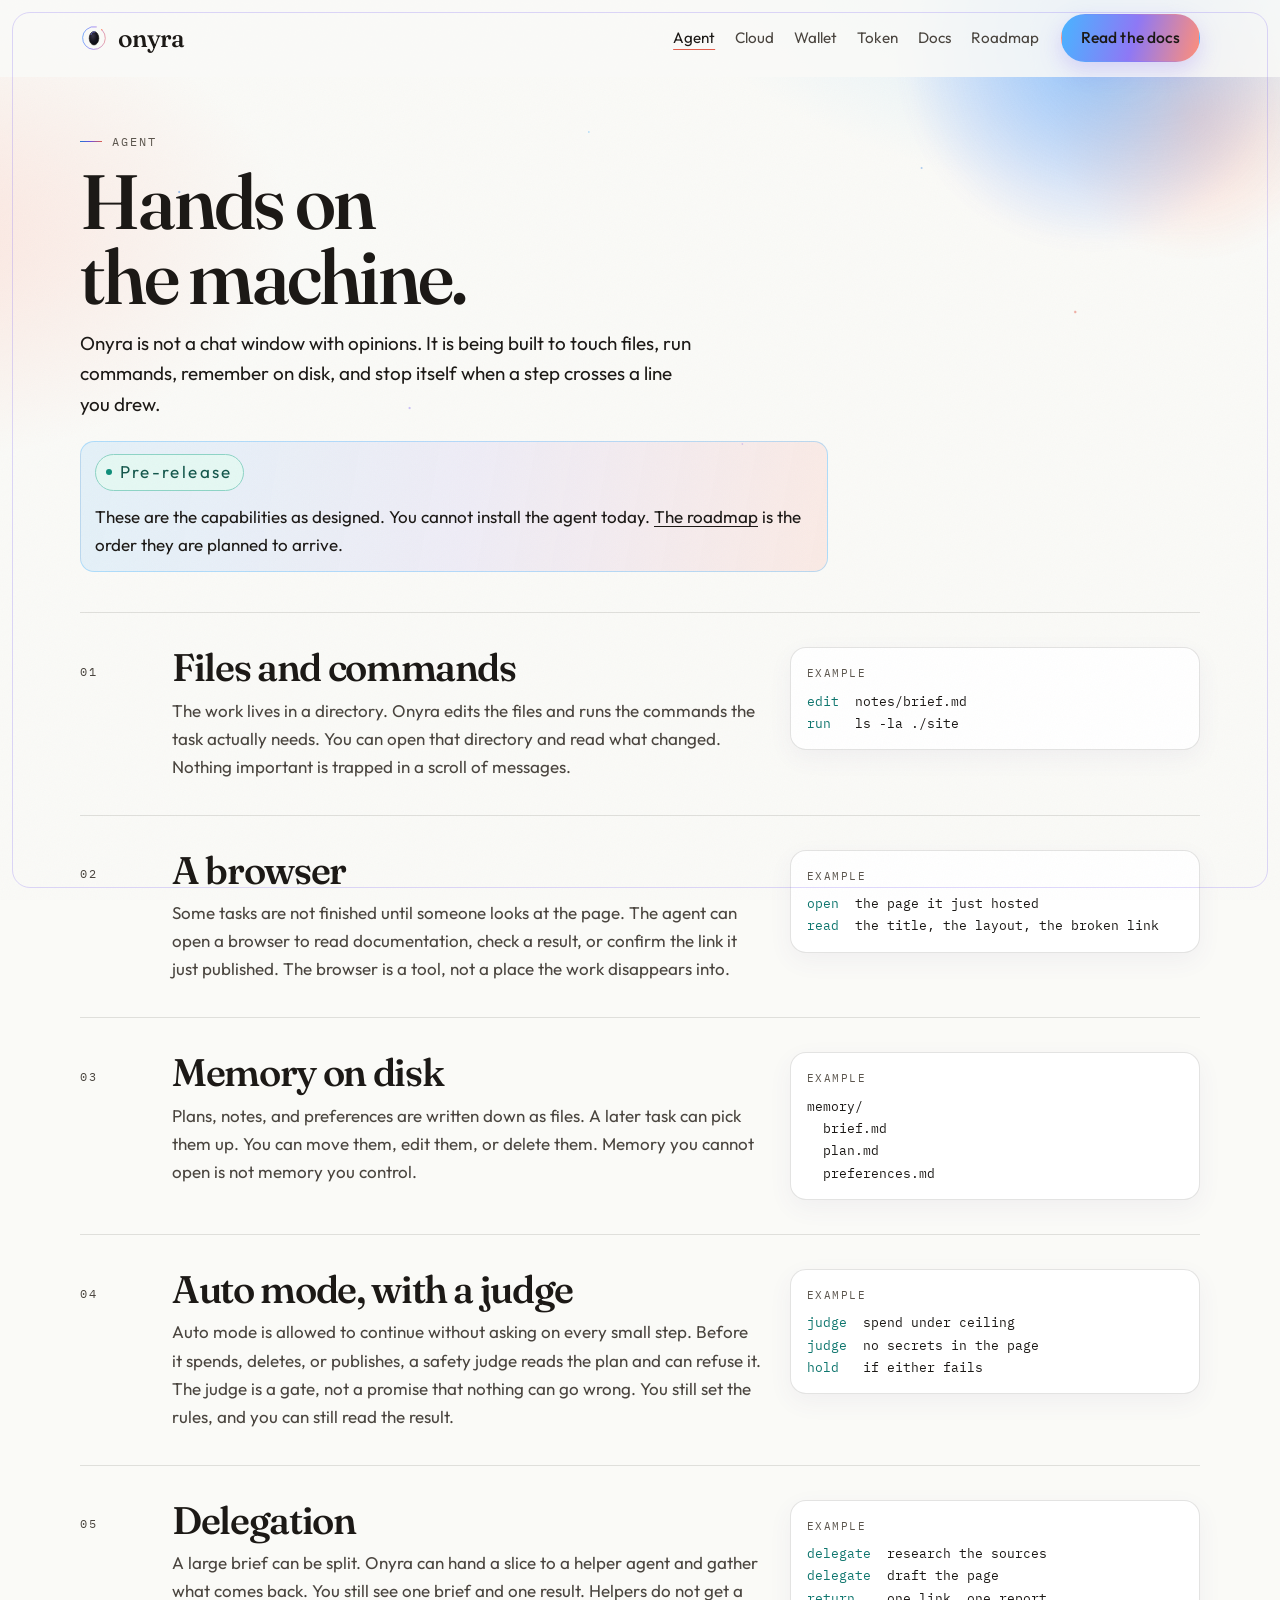
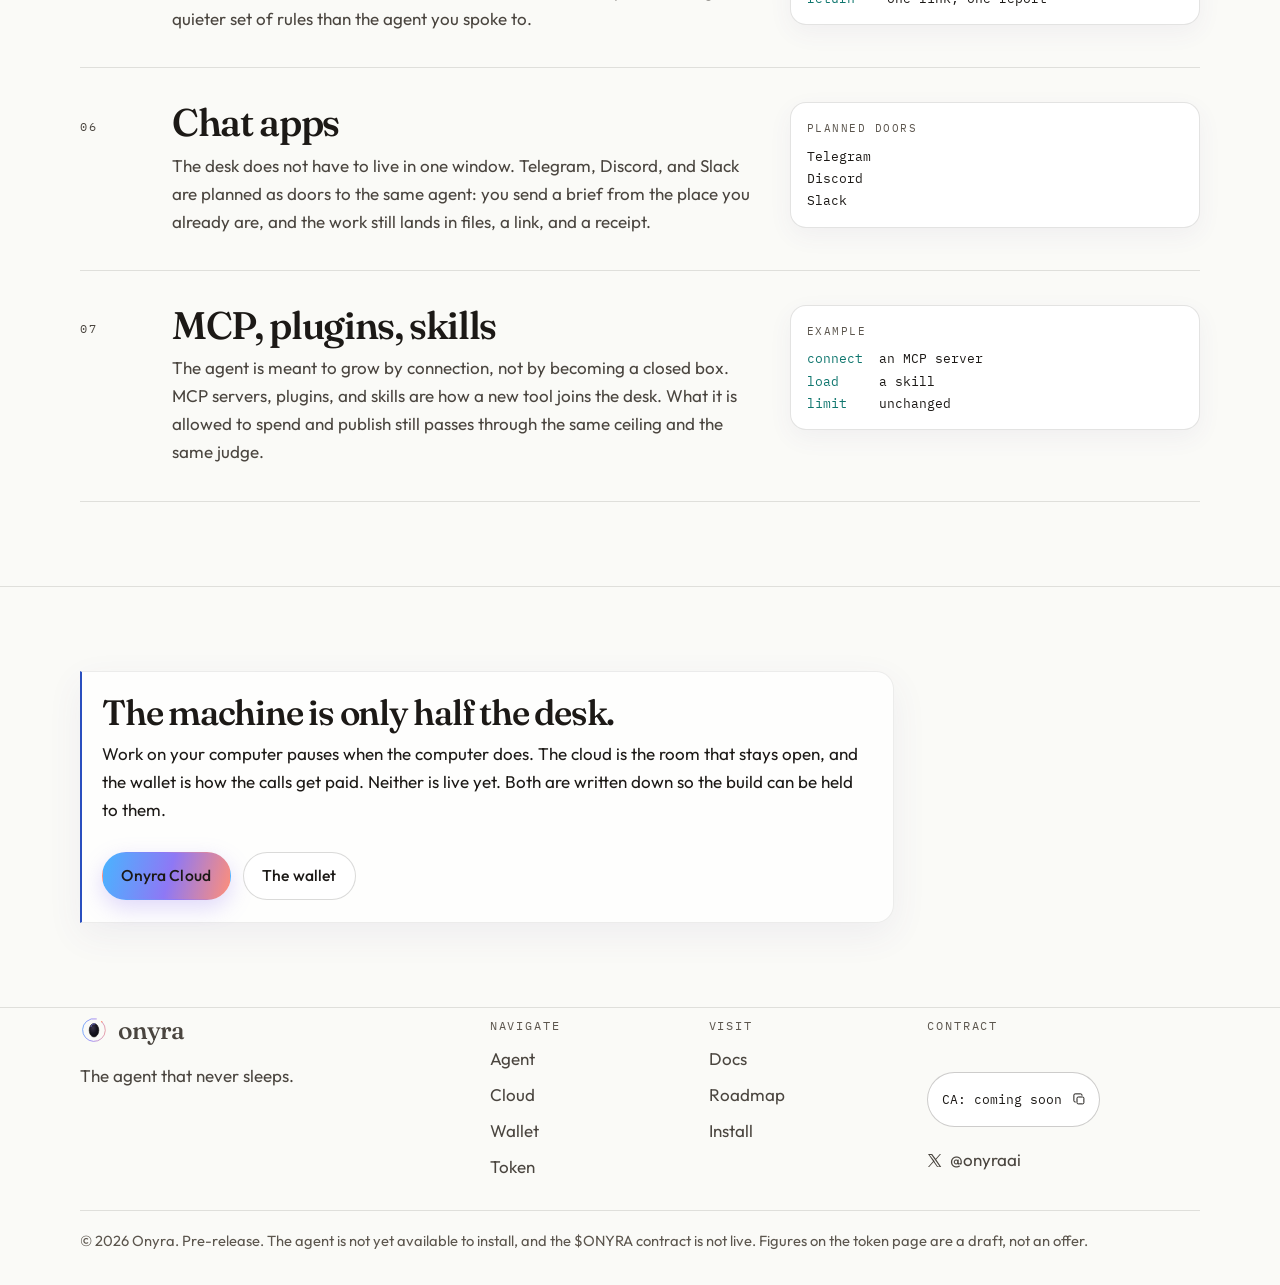
==== agent/index.html @ 84ad6f9a "Onyra Agent website v1 Co-authored-by: onyraagent-art <onyraagent-art@users.noreply.github.com>" ====
<!DOCTYPE html>
<html lang="en">
<head>
  <meta charset="utf-8">
  <meta name="viewport" content="width=device-width, initial-scale=1">
  <title>Agent — Onyra</title>
  <meta name="description" content="What Onyra is built to do: real files and commands, a browser, memory on disk, a safety judge, helpers, chat apps, and MCP.">
  <link rel="canonical" href="https://onyraai.com/agent/">
  <meta name="theme-color" content="#fafaf7">
  <meta name="color-scheme" content="light">
  <meta property="og:type" content="website">
  <meta property="og:site_name" content="Onyra">
  <meta property="og:title" content="The agent — Onyra">
  <meta property="og:description" content="What Onyra is built to do: real files and commands, a browser, memory on disk, a safety judge, helpers, chat apps, and MCP.">
  <meta property="og:url" content="https://onyraai.com/agent/">
  <meta property="og:image" content="https://onyraai.com/assets/og.png">
  <meta property="og:image:width" content="1200">
  <meta property="og:image:height" content="630">
  <meta property="og:image:alt" content="Onyra wordmark on onyx, with the line: the agent that never sleeps.">
  <meta property="og:locale" content="en_US">
  <meta name="twitter:card" content="summary_large_image">
  <meta name="twitter:site" content="@onyraai">
  <meta name="twitter:title" content="The agent — Onyra">
  <meta name="twitter:description" content="What Onyra is built to do: real files and commands, a browser, memory on disk, a safety judge, helpers, chat apps, and MCP.">
  <meta name="twitter:image" content="https://onyraai.com/assets/og.png">
  <link rel="icon" href="/assets/favicon.svg" type="image/svg+xml">
  <link rel="icon" href="/assets/favicon-32.png" type="image/png" sizes="32x32">
  <link rel="apple-touch-icon" href="/assets/apple-touch-icon.png">
  <link rel="manifest" href="/site.webmanifest">
  <link rel="preload" href="/assets/fonts/fraunces.woff2" as="font" type="font/woff2" crossorigin>
  <link rel="stylesheet" href="/css/fonts.css">
  <link rel="stylesheet" href="/css/styles.css">
  <script>document.documentElement.classList.add("js");</script>
</head>
<body>

  <a class="skip" href="#main">Skip to content</a>
  <header class="site-header" data-header>
    <div class="header-bar">
      <a class="brand" href="/">
        <img class="brand-mark" src="/assets/mark.svg" width="28" height="28" alt="">
        <span class="brand-word">onyra</span>
      </a>
      <button class="nav-toggle" type="button" aria-expanded="false" aria-controls="site-nav">
        <span class="sr-only">Menu</span>
        <span class="nav-toggle-icon" aria-hidden="true"></span>
      </button>
      <nav class="nav" id="site-nav" aria-label="Primary">
        <ul class="nav-list">
          <li><a href="/agent/" aria-current="page">Agent</a></li><li><a href="/cloud/">Cloud</a></li><li><a href="/wallet/">Wallet</a></li><li><a href="/token/">Token</a></li><li><a href="/docs/">Docs</a></li><li><a href="/roadmap/">Roadmap</a></li>
        </ul>
        <a class="btn btn-primary nav-cta" href="/docs/">Read the docs</a>
      </nav>
      <a class="btn btn-primary header-cta" href="/docs/">Read the docs</a>
    </div>
  </header>
  <main id="main">
    <header class="page-hero">
      <div class="aurora" aria-hidden="true"></div>
      <div class="stars" aria-hidden="true"></div>
      <div class="wrap">
        <p class="kicker">Agent</p>
        <h1>Hands on the machine.</h1>
        <p class="lede">Onyra is not a chat window with opinions. It is being built to touch files, run commands, remember on disk, and stop itself when a step crosses a line you drew.</p>
        <p class="status"><span class="pill now"><span class="dot" aria-hidden="true"></span>Pre-release</span> <span>These are the capabilities as designed. You cannot install the agent today. <a href="/roadmap/">The roadmap</a> is the order they are planned to arrive.</span></p>
      </div>
    </header>

    <section class="section" style="border-top:0;padding-top:12px">
      <div class="wrap">
        <article class="chapter reveal">
          <p class="idx">01</p>
          <div>
            <h2>Files and commands</h2>
            <p>The work lives in a directory. Onyra edits the files and runs the commands the task actually needs. You can open that directory and read what changed. Nothing important is trapped in a scroll of messages.</p>
          </div>
          <pre class="plate"><span class="tag">Example</span><span class="cmd">edit</span>  notes/brief.md
<span class="cmd">run</span>   ls -la ./site</pre>
        </article>
        <article class="chapter reveal">
          <p class="idx">02</p>
          <div>
            <h2>A browser</h2>
            <p>Some tasks are not finished until someone looks at the page. The agent can open a browser to read documentation, check a result, or confirm the link it just published. The browser is a tool, not a place the work disappears into.</p>
          </div>
          <pre class="plate"><span class="tag">Example</span><span class="cmd">open</span>  the page it just hosted
<span class="cmd">read</span>  the title, the layout, the broken link</pre>
        </article>
        <article class="chapter reveal">
          <p class="idx">03</p>
          <div>
            <h2>Memory on disk</h2>
            <p>Plans, notes, and preferences are written down as files. A later task can pick them up. You can move them, edit them, or delete them. Memory you cannot open is not memory you control.</p>
          </div>
          <pre class="plate"><span class="tag">Example</span>memory/
  brief.md
  plan.md
  preferences.md</pre>
        </article>
        <article class="chapter reveal">
          <p class="idx">04</p>
          <div>
            <h2>Auto mode, with a judge</h2>
            <p>Auto mode is allowed to continue without asking on every small step. Before it spends, deletes, or publishes, a safety judge reads the plan and can refuse it. The judge is a gate, not a promise that nothing can go wrong. You still set the rules, and you can still read the result.</p>
          </div>
          <pre class="plate"><span class="tag">Example</span><span class="cmd">judge</span>  spend under ceiling
<span class="cmd">judge</span>  no secrets in the page
<span class="cmd">hold</span>   if either fails</pre>
        </article>
        <article class="chapter reveal">
          <p class="idx">05</p>
          <div>
            <h2>Delegation</h2>
            <p>A large brief can be split. Onyra can hand a slice to a helper agent and gather what comes back. You still see one brief and one result. Helpers do not get a quieter set of rules than the agent you spoke to.</p>
          </div>
          <pre class="plate"><span class="tag">Example</span><span class="cmd">delegate</span>  research the sources
<span class="cmd">delegate</span>  draft the page
<span class="cmd">return</span>    one link, one report</pre>
        </article>
        <article class="chapter reveal">
          <p class="idx">06</p>
          <div>
            <h2>Chat apps</h2>
            <p>The desk does not have to live in one window. Telegram, Discord, and Slack are planned as doors to the same agent: you send a brief from the place you already are, and the work still lands in files, a link, and a receipt.</p>
          </div>
          <pre class="plate"><span class="tag">Planned doors</span>Telegram
Discord
Slack</pre>
        </article>
        <article class="chapter reveal">
          <p class="idx">07</p>
          <div>
            <h2>MCP, plugins, skills</h2>
            <p>The agent is meant to grow by connection, not by becoming a closed box. MCP servers, plugins, and skills are how a new tool joins the desk. What it is allowed to spend and publish still passes through the same ceiling and the same judge.</p>
          </div>
          <pre class="plate"><span class="tag">Example</span><span class="cmd">connect</span>  an MCP server
<span class="cmd">load</span>     a skill
<span class="cmd">limit</span>    unchanged</pre>
        </article>
      </div>
    </section>

    <section class="section">
      <div class="wrap reveal">
        <div class="callout">
          <h2>The machine is only half the desk.</h2>
          <p>Work on your computer pauses when the computer does. The cloud is the room that stays open, and the wallet is how the calls get paid. Neither is live yet. Both are written down so the build can be held to them.</p>
          <div class="actions">
            <a class="btn btn-primary" href="/cloud/">Onyra Cloud</a>
            <a class="btn btn-ghost" href="/wallet/">The wallet</a>
          </div>
        </div>
      </div>
    </section>
  </main>

  <footer class="site-footer">
    <div class="wrap footer-grid">
      <div class="footer-brand">
        <a class="brand" href="/">
          <img class="brand-mark" src="/assets/mark.svg" width="28" height="28" alt="">
          <span class="brand-word">onyra</span>
        </a>
        <p>The agent that never sleeps.</p>
      </div>
      <nav aria-label="Footer">
        <p class="footer-label">Navigate</p>
        <ul>
          <li><a href="/agent/">Agent</a></li>
          <li><a href="/cloud/">Cloud</a></li>
          <li><a href="/wallet/">Wallet</a></li>
          <li><a href="/token/">Token</a></li>
        </ul>
      </nav>
      <nav aria-label="More">
        <p class="footer-label">Visit</p>
        <ul>
          <li><a href="/docs/">Docs</a></li>
          <li><a href="/roadmap/">Roadmap</a></li>
          <li><a href="/docs/#install">Install</a></li>
        </ul>
      </nav>
      <div class="footer-aside">
        <p class="footer-label">Contract</p>
        <button type="button" class="ca-chip" data-ca-copy>
          <span data-ca-label>CA: coming soon</span>
          <svg class="ca-icon" viewBox="0 0 24 24" fill="none" stroke="currentColor" stroke-width="1.6" aria-hidden="true"><rect x="8" y="8" width="11" height="11" rx="2"/><path d="M6 16H5a2 2 0 0 1-2-2V5a2 2 0 0 1 2-2h9a2 2 0 0 1 2 2v1"/></svg>
        </button>
        <a class="x-link" data-x-link href="https://x.com/onyraai" target="_blank" rel="noopener noreferrer">
          <svg viewBox="0 0 24 24" aria-hidden="true"><path fill="currentColor" d="M14.7 10.3 22.4 1.5h-1.8l-6.7 7.6L8.2 1.5H1.6l8.1 11.8L1.6 22.5h1.8l7.1-8.1 5.7 8.1h6.6l-8.1-12.2Zm-2.5 2.8-.8-1.2L4.2 3h2.8l5.3 7.5.8 1.2 7 10h-2.8l-5.1-7.6Z"/></svg>
          <span data-x-handle>@onyraai</span>
        </a>
      </div>
    </div>
    <p class="footer-legal">© <span data-year>2026</span> Onyra. Pre-release. The agent is not yet available to install, and the $ONYRA contract is not live. Figures on the token page are a draft, not an offer.</p>
  </footer>
  <div class="toast" data-toast role="status" aria-live="polite"></div>
  <script src="/js/config.js"></script>
  <script src="/js/main.js"></script>
</body>
</html>
---- css/fonts.css ----
@font-face {
  font-family: "Fraunces";
  font-style: normal;
  font-weight: 100 900;
  font-display: swap;
  src: url("/assets/fonts/fraunces.woff2") format("woff2");
}

@font-face {
  font-family: "Fraunces";
  font-style: italic;
  font-weight: 100 900;
  font-display: swap;
  src: url("/assets/fonts/fraunces-italic.woff2") format("woff2");
}

@font-face {
  font-family: "Outfit";
  font-style: normal;
  font-weight: 100 900;
  font-display: swap;
  src: url("/assets/fonts/outfit.woff2") format("woff2");
}

@font-face {
  font-family: "IBM Plex Mono";
  font-style: normal;
  font-weight: 400;
  font-display: swap;
  src: url("/assets/fonts/ibm-plex-mono-400.woff2") format("woff2");
}

@font-face {
  font-family: "IBM Plex Mono";
  font-style: normal;
  font-weight: 500;
  font-display: swap;
  src: url("/assets/fonts/ibm-plex-mono-500.woff2") format("woff2");
}
---- css/styles.css ----
:root {
  --bg: #fafaf7;
  --bg-raise: #ffffff;
  --silver: #1c1916;
  --text: #1c1916;
  --muted: #4a453f;
  --faint: #5c564e;
  --line: rgba(28, 25, 22, 0.12);
  --line-strong: rgba(28, 25, 22, 0.22);
  --violet: #6a4fe0;
  --blue: #2a4fbf;
  --cyan: #0f766e;
  --serif: "Fraunces", "Iowan Old Style", Palatino, "Palatino Linotype", serif;
  --sans: "Outfit", "Avenir Next", "Segoe UI", sans-serif;
  --mono: "IBM Plex Mono", ui-monospace, "SFMono-Regular", Menlo, Consolas, monospace;
  --header-h: 76px;
  --aurora: linear-gradient(105deg, #1f78d0 0%, #6a4fe0 46%, #e15d4c 100%);
  --glow: linear-gradient(105deg, #49b4ff 0%, #8e78f5 52%, #ff8f78 100%);
  --wrap: 1120px;
  color-scheme: light;
}

*,
*::before,
*::after { box-sizing: border-box; }

html { scroll-behavior: smooth; scroll-padding-top: 96px; }

body {
  margin: 0;
  min-height: 100svh;
  display: flex;
  flex-direction: column;
  background:
    radial-gradient(920px 480px at 92% -80px, rgba(73, 180, 255, 0.28), transparent 58%),
    radial-gradient(720px 420px at -8% 8%, rgba(255, 143, 120, 0.2), transparent 55%),
    radial-gradient(640px 380px at 70% 110%, rgba(142, 120, 245, 0.14), transparent 50%),
    var(--bg);
  color: var(--text);
  font-family: var(--sans);
  font-size: 1.0625rem;
  font-weight: 400;
  line-height: 1.65;
  text-rendering: optimizeLegibility;
}

body::before {
  content: "";
  pointer-events: none;
  position: fixed;
  inset: 0;
  z-index: 40;
  opacity: 0.035;
  mix-blend-mode: multiply;
  background-image: url("data:image/svg+xml;utf8,<svg xmlns='http://www.w3.org/2000/svg' width='140' height='140'><filter id='n'><feTurbulence type='fractalNoise' baseFrequency='.85' numOctaves='2' stitchTiles='stitch'/></filter><rect width='100%' height='100%' filter='url(%23n)'/></svg>");
}

img, svg { display: block; max-width: 100%; }
button, input { font: inherit; color: inherit; }
button { cursor: pointer; }
p { margin: 0 0 1rem; text-wrap: pretty; }
p:last-child { margin-bottom: 0; }
h1, h2, h3, h4 { font-family: var(--serif); font-weight: 560; color: var(--silver); letter-spacing: -0.035em; text-wrap: balance; }
h2, h3 { line-height: 1.08; }
a { color: var(--silver); text-underline-offset: 0.18em; }
a:hover { color: #2a4fbf; }

::selection { background: rgba(142, 120, 245, 0.28); color: #1c1916; }

:focus-visible {
  outline: 2px solid #2a4fbf;
  outline-offset: 3px;
}

.sr-only {
  position: absolute;
  width: 1px;
  height: 1px;
  padding: 0;
  margin: -1px;
  overflow: hidden;
  clip: rect(0, 0, 0, 0);
  white-space: nowrap;
  border: 0;
}

.skip {
  position: absolute;
  left: 16px;
  top: -48px;
  z-index: 100;
  background: #1c1916;
  color: #fafaf7;
  padding: 8px 12px;
  border-radius: 999px;
  text-decoration: none;
}
.skip:focus { top: 12px; }

.wrap {
  width: min(var(--wrap), calc(100% - 40px));
  margin-inline: auto;
}

main { flex: 1; }

.kicker {
  display: flex;
  flex-wrap: wrap;
  align-items: center;
  gap: 10px;
  margin: 0 0 12px;
  font-family: var(--mono);
  font-size: 0.75rem;
  letter-spacing: 0.16em;
  text-transform: uppercase;
  color: var(--faint);
}
.kicker:not(:has(.pill))::before {
  content: "";
  width: 1.4rem;
  height: 1px;
  background: var(--aurora);
}

.pill {
  display: inline-flex;
  align-items: center;
  gap: 0.45rem;
  flex: none;
  white-space: nowrap;
  border: 1px solid var(--line-strong);
  border-radius: 999px;
  padding: 0.22rem 0.65rem;
  letter-spacing: 0.14em;
  color: var(--muted);
  background: rgba(255, 255, 255, 0.72);
}
.pill .dot {
  width: 6px;
  height: 6px;
  border-radius: 50%;
  background: currentColor;
}
.pill.now {
  color: #14574c;
  background: #e5f8f3;
  border-color: #8ed4c6;
}
.pill.now .dot { background: #0f8f7a; animation: ping 2.6s ease-out infinite; }

@keyframes ping {
  0% { box-shadow: 0 0 0 0 rgba(15, 143, 122, 0.45); }
  100% { box-shadow: 0 0 0 8px rgba(15, 143, 122, 0); }
}

.lede {
  font-size: 1.18rem;
  line-height: 1.6;
  max-width: 42rem;
  color: var(--text);
}

.fine { color: var(--muted); font-size: 0.95rem; max-width: 66ch; }
code, .mono { font-family: var(--mono); }
p code, li code, .fine code {
  font-size: 0.88em;
  background: rgba(142, 120, 245, 0.12);
  border-radius: 5px;
  padding: 0.08em 0.35em;
}

.btn {
  display: inline-flex;
  align-items: center;
  justify-content: center;
  gap: 0.55rem;
  min-height: 44px;
  padding: 0.65rem 1.15rem;
  border-radius: 999px;
  border: 1px solid transparent;
  text-decoration: none;
  font-family: var(--sans);
  font-weight: 500;
  font-size: 0.98rem;
  letter-spacing: 0.01em;
  white-space: nowrap;
  transition: transform 0.25s ease, background 0.25s ease, border-color 0.25s ease, color 0.25s ease;
}
.btn-primary {
  background: var(--glow);
  color: #1c1916;
  box-shadow: 0 8px 22px rgba(142, 120, 245, 0.28);
}
.btn-primary:hover { filter: saturate(1.08) brightness(1.04); color: #1c1916; transform: translateY(-1px); }
.btn-ghost {
  background: rgba(255, 255, 255, 0.72);
  color: #1c1916;
  border-color: rgba(28, 25, 22, 0.16);
}
.btn-ghost:hover {
  border-color: #8e78f5;
  background: #fff;
  color: #1c1916;
  transform: translateY(-1px);
}

.text-link {
  display: inline-flex;
  align-items: center;
  gap: 0.4rem;
  color: var(--silver);
  text-decoration: none;
  border-bottom: 1px solid rgba(28, 25, 22, 0.28);
  padding-bottom: 1px;
}
.text-link svg { width: 16px; height: 16px; transition: transform 0.25s ease; }
.text-link:hover svg { transform: translateX(3px); }

.motion-btn {
  background: none;
  border: 0;
  padding: 6px 0;
  color: var(--muted);
  font-family: var(--mono);
  font-size: 0.72rem;
  letter-spacing: 0.14em;
  text-transform: uppercase;
}
.motion-btn:hover { color: var(--silver); }

.site-header {
  position: fixed;
  inset: 0 0 auto 0;
  z-index: 70;
  background: rgba(250, 250, 247, 0.86);
  border-bottom: 1px solid transparent;
  transition: background 0.3s ease, border-color 0.3s ease;
}
.site-header.is-scrolled,
body.nav-open .site-header {
  background: #fafaf7;
  border-bottom-color: var(--line);
}

.header-bar {
  min-height: var(--header-h);
  height: auto;
  display: flex;
  flex-wrap: wrap;
  align-items: center;
  gap: 16px 22px;
  width: min(var(--wrap), calc(100% - 40px));
  margin: 0 auto;
  padding: 14px 0;
}
.brand {
  display: inline-flex;
  align-items: center;
  gap: 10px;
  color: var(--silver);
  text-decoration: none;
  flex: none;
}
.brand-mark {
  width: 28px;
  height: 28px;
  transition: transform 0.45s ease;
}
.brand:hover .brand-mark { transform: rotate(-8deg); }
.brand-word {
  font-family: var(--serif);
  font-weight: 540;
  font-size: 1.55rem;
  letter-spacing: -0.04em;
  line-height: 1;
}

.nav-toggle {
  display: none;
  margin-left: auto;
  width: 44px;
  height: 44px;
  border-radius: 999px;
  border: 1px solid var(--line-strong);
  background: transparent;
  align-items: center;
  justify-content: center;
}
.nav-toggle-icon,
.nav-toggle-icon::before,
.nav-toggle-icon::after {
  display: block;
  width: 16px;
  height: 1.5px;
  background: var(--silver);
  position: relative;
  transition: transform 0.25s ease, opacity 0.25s ease;
}
.nav-toggle-icon::before,
.nav-toggle-icon::after {
  content: "";
  position: absolute;
  left: 0;
}
.nav-toggle-icon::before { top: -6px; }
.nav-toggle-icon::after { top: 6px; }
body.nav-open .nav-toggle-icon { background: transparent; }
body.nav-open .nav-toggle-icon::before { top: 0; transform: rotate(45deg); }
body.nav-open .nav-toggle-icon::after { top: 0; transform: rotate(-45deg); }

.nav-list {
  display: flex;
  flex-direction: column;
  gap: 4px;
  list-style: none;
  margin: 0;
  padding: 0;
}
.nav-list a {
  color: var(--muted);
  text-decoration: none;
  padding: 8px 0;
  display: inline-flex;
}
.nav-list a:hover,
.nav-list a[aria-current="page"] { color: var(--silver); }
.nav-list a[aria-current="page"] {
  text-decoration: underline;
  text-decoration-color: #e15d4c;
  text-underline-offset: 6px;
}
.nav-cta { margin-top: 18px; }
.header-cta { display: none; }

.hero {
  position: relative;
  min-height: 100svh;
  display: flex;
  flex-direction: column;
  padding: calc(var(--header-h) + 12px) 0 28px;
  overflow: hidden;
}
.sky, .aurora, .hero-scrim, .stars { position: absolute; inset: 0; pointer-events: none; }
.sky { z-index: 0; width: 100%; height: 100%; }
.aurora {
  z-index: 0;
  inset: auto;
  width: min(760px, 100vw);
  height: min(760px, 100vw);
  right: -18vw;
  top: -24vw;
  background:
    radial-gradient(closest-side, rgba(73, 180, 255, 0.55), transparent 68%),
    radial-gradient(closest-side, rgba(255, 143, 120, 0.42), transparent 70%),
    radial-gradient(closest-side, rgba(142, 120, 245, 0.4), transparent 72%);
  background-repeat: no-repeat;
  background-position: 32% 42%, 68% 62%;
  background-size: 72% 72%, 54% 54%;
  filter: blur(6px);
  animation: drift 24s ease-in-out infinite alternate;
}
@keyframes drift {
  from { transform: translate3d(0, 0, 0) scale(1); }
  to { transform: translate3d(-4%, 5%, 0) scale(1.06); }
}
.hero-scrim {
  z-index: 1;
  background: linear-gradient(180deg, rgba(250, 250, 247, 0.2) 0%, rgba(250, 250, 247, 0.72) 46%, rgba(250, 250, 247, 0.94) 100%);
}
.hero-copy, .hero-foot { position: relative; z-index: 2; }
.hero-copy { margin-top: auto; margin-bottom: auto; padding: 24px 0 36px; }
.hero h1 {
  margin: 12px 0 18px;
  font-size: clamp(3.1rem, 8.4vw, 7.1rem);
  line-height: 0.9;
  letter-spacing: -0.048em;
  font-weight: 540;
  max-width: none;
}
h1 em {
  font-style: italic;
  font-weight: 480;
  color: #6a4fe0;
}
@supports ((background-clip: text) or (-webkit-background-clip: text)) {
  h1 em {
    background: var(--aurora);
    -webkit-background-clip: text;
    background-clip: text;
    color: transparent;
  }
}
.actions { display: flex; flex-wrap: wrap; gap: 12px; margin-top: 28px; }
.hero-foot {
  display: flex;
  flex-direction: column;
  align-items: flex-start;
  gap: 12px;
  border-top: 1px solid var(--line);
  padding-top: 16px;
}
.hero-sig {
  margin: 0;
  font-family: var(--serif);
  font-style: italic;
  font-weight: 480;
  font-size: clamp(1.35rem, 2vw, 1.7rem);
  letter-spacing: -0.03em;
  color: var(--silver);
}
.hero-sig .arrow { font-style: normal; padding: 0 0.25rem; color: var(--cyan); }
.hero-foot-meta {
  display: flex;
  flex-wrap: wrap;
  gap: 8px 18px;
  align-items: center;
  color: var(--faint);
  font-family: var(--mono);
  font-size: 0.75rem;
  letter-spacing: 0.12em;
  text-transform: uppercase;
}
.hero-foot-meta p { margin: 0; }

.stage { padding: 28px 0 72px; }
.stage-head {
  display: flex;
  flex-wrap: wrap;
  justify-content: space-between;
  gap: 18px 28px;
  align-items: flex-end;
  margin-bottom: 22px;
}
.stage-head h2 {
  font-size: clamp(2.6rem, 6.2vw, 5.1rem);
  line-height: 0.94;
  letter-spacing: -0.045em;
  max-width: 11ch;
  margin: 0 0 12px;
}
.stage-tabs {
  display: flex;
  flex-wrap: wrap;
  gap: 8px;
  margin-bottom: 18px;
}
.stage-tabs button {
  min-height: 42px;
  padding: 0.4rem 0.9rem;
  border-radius: 999px;
  border: 1px solid rgba(28, 25, 22, 0.14);
  background: rgba(255, 255, 255, 0.7);
  color: var(--muted);
  font-family: var(--mono);
  font-size: 0.78rem;
  letter-spacing: 0.04em;
}
.stage-tabs button[aria-selected="true"] {
  color: #1c1916;
  border-color: transparent;
  background: var(--glow);
}
.app {
  border-radius: 22px;
  border: 1.5px solid transparent;
  background:
    linear-gradient(#fff, #fff) padding-box,
    var(--glow) border-box;
  box-shadow: 0 24px 60px rgba(90, 70, 140, 0.14);
  overflow: hidden;
  min-height: 560px;
  display: flex;
  flex-direction: column;
}
.app-chrome {
  display: grid;
  grid-template-columns: auto 1fr auto;
  gap: 12px;
  align-items: center;
  padding: 12px 14px;
  border-bottom: 1px solid var(--line);
  background: rgba(255, 255, 255, 0.86);
}
.app-dots { display: inline-flex; gap: 6px; }
.app-dots i {
  width: 10px;
  height: 10px;
  border-radius: 50%;
  display: block;
}
.app-dots i:nth-child(1) { background: #49b4ff; }
.app-dots i:nth-child(2) { background: #8e78f5; }
.app-dots i:nth-child(3) { background: #ff8f78; }
.app-name {
  justify-self: center;
  font-family: var(--serif);
  font-size: 1.15rem;
  letter-spacing: -0.03em;
}
.app-search {
  justify-self: end;
  font-family: var(--mono);
  font-size: 0.72rem;
  letter-spacing: 0.06em;
  text-transform: uppercase;
  color: var(--faint);
  border: 1px solid var(--line);
  border-radius: 999px;
  padding: 6px 10px;
  background: #fafaf7;
}
.app-body { display: grid; grid-template-columns: 220px 1fr; min-height: 0; flex: 1; }
.app-side {
  border-right: 1px solid var(--line);
  padding: 14px 12px 16px;
  background: rgba(250, 250, 247, 0.7);
  display: flex;
  flex-direction: column;
  gap: 8px;
}
.side-new {
  min-height: 40px;
  border: 0;
  border-radius: 999px;
  background: var(--glow);
  color: #1c1916;
  font-weight: 560;
}
.side-nav, .sessions { list-style: none; margin: 0; padding: 0; display: grid; gap: 2px; }
.side-nav li, .sessions button {
  color: var(--muted);
  font-size: 0.92rem;
  text-align: left;
  background: none;
  border: 0;
  border-radius: 8px;
  padding: 6px 8px;
}
.sessions button { width: 100%; cursor: pointer; }
.sessions button.is-current, .sessions button:hover {
  background: #fff;
  color: #1c1916;
}
.side-label {
  margin: 10px 0 0;
  font-family: var(--mono);
  font-size: 0.68rem;
  letter-spacing: 0.14em;
  text-transform: uppercase;
  color: var(--faint);
}
.app-main { display: flex; flex-direction: column; min-width: 0; min-height: 460px; background: #fff; }
.chat {
  flex: 1;
  overflow: auto;
  padding: 18px 16px 12px;
  display: flex;
  flex-direction: column;
  gap: 10px;
}
.bubble { max-width: min(100%, 46rem); }
.bubble-who {
  margin: 0 0 2px;
  font-family: var(--mono);
  font-size: 0.68rem;
  letter-spacing: 0.12em;
  text-transform: uppercase;
  color: var(--faint);
}
.bubble-say { margin: 0; color: var(--text); }
.bubble.user .bubble-say {
  background: #f3f6ff;
  border: 1px solid rgba(42, 79, 191, 0.12);
  border-radius: 14px 14px 14px 4px;
  padding: 10px 12px;
}
.bubble.agent .bubble-say { padding: 2px 2px 0; }
.tool {
  border: 1px solid var(--line);
  border-radius: 12px;
  background: #fafaf7;
  overflow: hidden;
}
.tool summary {
  cursor: pointer;
  list-style: none;
  display: flex;
  justify-content: space-between;
  gap: 12px;
  align-items: center;
  padding: 8px 12px;
  font-family: var(--mono);
  font-size: 0.82rem;
}
.tool summary::-webkit-details-marker { display: none; }
.tool-name { color: #2a4fbf; }
.tool-args { color: var(--faint); overflow: hidden; text-overflow: ellipsis; white-space: nowrap; }
.tool-log {
  margin: 0;
  padding: 0 12px 10px;
  font-family: var(--mono);
  font-size: 0.8rem;
  color: var(--muted);
  white-space: pre-wrap;
}
.diff-card, .link-ready {
  display: flex;
  justify-content: space-between;
  gap: 12px;
  align-items: center;
  border-radius: 12px;
  border: 1px solid var(--line);
  background: #fff;
  padding: 10px 12px;
}
.diff-file, .link-url { font-family: var(--mono); font-size: 0.84rem; color: #1c1916; }
.diff-stat { font-family: var(--mono); font-size: 0.78rem; color: #0f766e; }
.link-ready {
  display: block;
  border: 1.5px solid transparent;
  background:
    linear-gradient(#fff, #fff) padding-box,
    var(--glow) border-box;
}
.link-kicker {
  margin: 0 0 4px;
  font-family: var(--mono);
  font-size: 0.68rem;
  letter-spacing: 0.14em;
  text-transform: uppercase;
  color: #9d341f;
}
.link-url { margin: 0; font-size: 1rem; }
.link-note { margin: 6px 0 0; color: var(--faint); font-size: 0.85rem; }
.composer {
  display: flex;
  flex-wrap: wrap;
  gap: 10px;
  align-items: center;
  justify-content: space-between;
  padding: 10px 12px 12px;
  border-top: 1px solid var(--line);
  background: #fafaf7;
}
.composer input {
  flex: 1 1 180px;
  min-height: 40px;
  border-radius: 999px;
  border: 1px solid var(--line);
  background: #fff;
  padding: 0 14px;
  color: var(--faint);
}
.composer-chips { display: flex; flex-wrap: wrap; gap: 6px; }
.chip {
  border-radius: 999px;
  border: 1px solid var(--line);
  background: #fff;
  padding: 4px 8px;
  font-family: var(--mono);
  font-size: 0.7rem;
  letter-spacing: 0.04em;
  color: var(--muted);
}

.section { padding: 84px 0; border-top: 1px solid var(--line); }
.section-head { max-width: 40rem; margin-bottom: 32px; }
.section-head h2, .split-copy h2, .token-band h2, .closing h2 {
  font-size: clamp(2.15rem, 4.4vw, 3.6rem);
  margin: 0 0 12px;
}

.duties { list-style: none; margin: 0; padding: 0; }
.duties li {
  display: grid;
  grid-template-columns: auto 1fr;
  gap: 18px;
  padding: 28px 0;
  border-top: 1px solid var(--line);
}
.duties li:last-child { border-bottom: 1px solid var(--line); }
.idx {
  font-family: var(--mono);
  color: var(--faint);
  letter-spacing: 0.14em;
  font-size: 0.78rem;
  padding-top: 0.85rem;
}
.duties h3 {
  margin: 0 0 8px;
  font-size: clamp(2rem, 4vw, 3.3rem);
  transition: color 0.3s ease;
}
.duties li:hover h3 { color: #6a4fe0; }
.duties li:hover .idx { color: var(--cyan); }
.duties p { max-width: 58ch; color: var(--muted); margin: 0; }

.demo-grid, .loop-grid, .duo, .token-band, .chapter, .compare, .install-grid, .defs, .utility, .footer-grid {
  display: grid;
  gap: 22px;
}

.term {
  border-radius: 18px;
  border: 1.5px solid transparent;
  background:
    linear-gradient(#241f33, #241f33) padding-box,
    var(--glow) border-box;
  color: #f6f1ea;
  box-shadow: 0 18px 48px rgba(90, 70, 160, 0.16);
  overflow: hidden;
}
.term-bar {
  display: flex;
  justify-content: space-between;
  align-items: center;
  gap: 12px;
  padding: 12px 14px;
  border-bottom: 1px solid rgba(246, 241, 234, 0.14);
  font-family: var(--mono);
  font-size: 0.7rem;
  letter-spacing: 0.14em;
  text-transform: uppercase;
  color: #e7ddd2;
}
.term .motion-btn { color: #e7ddd2; }
.term .motion-btn:hover { color: #fff; }
.term .who { color: #b7c8ff; }
.term .line.you .who { color: #ffb4a4; }
.term .line.link .say { color: #fff6f1; }
.term .caret { background: #ffb4a4; }
.term-title { display: inline-flex; align-items: center; gap: 8px; }
.live-dot {
  width: 7px;
  height: 7px;
  border-radius: 50%;
  background: #ffb4a4;
  box-shadow: 0 0 0 4px rgba(255, 180, 164, 0.18);
}
.term-screen {
  min-height: 300px;
  max-height: 440px;
  overflow: auto;
  padding: 18px 16px 24px;
  font-family: var(--mono);
  font-size: 0.9rem;
  line-height: 1.65;
}
.line {
  display: grid;
  grid-template-columns: 3.6rem 1fr;
  gap: 8px;
  margin: 0 0 12px;
}
.who { color: var(--blue); }
.line.you .who { color: var(--cyan); }
.line.link .say { color: var(--silver); }
.caret {
  display: inline-block;
  width: 0.55ch;
  height: 1.05em;
  margin-left: 2px;
  background: var(--cyan);
  vertical-align: text-bottom;
  animation: blink 1.05s steps(1) infinite;
}
@keyframes blink {
  0%, 45% { opacity: 1; }
  50%, 100% { opacity: 0; }
}

.watch { list-style: none; margin: 0; padding: 0; position: relative; }
.watch::before {
  content: "";
  position: absolute;
  left: 4px;
  top: 12px;
  bottom: 12px;
  width: 1px;
  background: var(--line-strong);
}
.watch-step { position: relative; }
.watch-step button {
  width: 100%;
  text-align: left;
  background: transparent;
  border: 0;
  border-top: 1px solid var(--line);
  color: inherit;
  padding: 14px 0 14px 0;
  display: grid;
  grid-template-columns: 28px 1fr;
  gap: 8px 10px;
  align-items: start;
}
.watch-step:last-child button { border-bottom: 1px solid var(--line); }
.node {
  width: 9px;
  height: 9px;
  margin-top: 7px;
  border-radius: 50%;
  border: 1px solid rgba(28, 25, 22, 0.35);
  background: #fff;
  position: relative;
  z-index: 1;
}
.watch-title {
  font-family: var(--serif);
  font-size: 1.45rem;
  color: var(--silver);
  letter-spacing: -0.03em;
}
.watch-copy {
  grid-column: 2;
  color: var(--muted);
  font-size: 0.98rem;
}
.watch.is-playing .watch-step .watch-copy { color: var(--faint); }
.watch.is-playing .watch-step.is-on .watch-copy { color: var(--text); }
.watch.is-playing .watch-step.is-on .node,
.phase:first-child .phase-node {
  background: #2f7fe0;
  border-color: #2f7fe0;
  box-shadow: 0 0 0 5px rgba(47, 127, 224, 0.18);
}

.feature-grid {
  display: grid;
  gap: 14px;
  list-style: none;
  margin: 0;
  padding: 0;
}
.card {
  background: rgba(255, 255, 255, 0.82);
  border: 1px solid rgba(28, 25, 22, 0.08);
  border-radius: 18px;
  padding: 22px 20px 20px;
  box-shadow: 0 10px 30px rgba(90, 70, 140, 0.08);
  transition: transform 0.3s ease, border-color 0.3s ease, background 0.3s ease, box-shadow 0.3s ease;
}
.card:hover {
  transform: translateY(-3px);
  border-color: rgba(142, 120, 245, 0.45);
  background: #fff;
  box-shadow: 0 16px 40px rgba(90, 70, 140, 0.14);
}
.card-icon {
  width: 32px;
  height: 32px;
  color: #6a4fe0;
  margin-bottom: 16px;
}
.card-index {
  font-family: var(--mono);
  font-size: 0.72rem;
  letter-spacing: 0.14em;
  color: var(--faint);
}
.card h3, .utility article h3, .install-grid h3, .compare h3 {
  margin: 8px 0;
  font-size: 1.55rem;
}
.card p, .utility p, .compare p, .install-grid p { color: var(--muted); margin: 0; }

.duo article, .utility article, .ca-panel, .callout, .token-band {
  border: 1px solid rgba(28, 25, 22, 0.08);
  border-radius: 20px;
  background: rgba(255, 255, 255, 0.78);
  box-shadow: 0 12px 36px rgba(90, 70, 140, 0.07);
}
.duo article, .utility article { padding: 26px 22px; }
.duo h2 { font-size: clamp(1.9rem, 3vw, 2.6rem); }
.token-band {
  padding: 28px 22px;
  background:
    radial-gradient(420px 180px at 100% 0%, rgba(255, 143, 120, 0.22), transparent 60%),
    radial-gradient(360px 160px at 0% 100%, rgba(73, 180, 255, 0.18), transparent 62%),
    rgba(255, 255, 255, 0.82);
}
.ticker {
  margin: 0 0 12px;
  font-family: var(--serif);
  font-weight: 540;
  font-size: clamp(3.2rem, 8vw, 5.4rem);
  letter-spacing: -0.045em;
  line-height: 0.9;
  background: var(--aurora);
  -webkit-background-clip: text;
  background-clip: text;
  color: #1c1916;
}
@supports ((background-clip: text) or (-webkit-background-clip: text)) {
  .ticker { color: transparent; }
}

.closing { padding: 108px 0 96px; }
.closing h2 {
  font-size: clamp(2.8rem, 7vw, 5.6rem);
  line-height: 0.96;
  max-width: 10ch;
  margin-bottom: 16px;
}

.page-hero {
  position: relative;
  overflow: hidden;
  padding: calc(var(--header-h) + 56px) 0 28px;
}
.page-hero h1 {
  margin: 8px 0 14px;
  font-size: clamp(2.7rem, 6vw, 4.8rem);
  line-height: 0.98;
  max-width: 14ch;
}
.page-hero .aurora { opacity: 0.75; }
.stars {
  background-image:
    radial-gradient(1.6px 1.6px at 14% 32%, rgba(47, 127, 224, 0.7), transparent),
    radial-gradient(1.6px 1.6px at 32% 68%, rgba(142, 120, 245, 0.65), transparent),
    radial-gradient(1.4px 1.4px at 72% 28%, rgba(47, 127, 224, 0.55), transparent),
    radial-gradient(1.8px 1.8px at 84% 52%, rgba(225, 93, 76, 0.7), transparent),
    radial-gradient(1.3px 1.3px at 58% 74%, rgba(142, 120, 245, 0.5), transparent),
    radial-gradient(1.3px 1.3px at 46% 22%, rgba(73, 180, 255, 0.55), transparent);
}
.page-hero .wrap, .missing .wrap { position: relative; z-index: 1; }

.status {
  display: flex;
  flex-wrap: wrap;
  gap: 12px;
  align-items: center;
  max-width: 68ch;
  margin: 22px 0 8px;
  padding: 12px 14px;
  border-radius: 14px;
  border: 1px solid rgba(73, 180, 255, 0.35);
  background: linear-gradient(100deg, rgba(73, 180, 255, 0.12), rgba(142, 120, 245, 0.1) 52%, rgba(255, 143, 120, 0.14));
  color: var(--text);
}
.status strong { color: var(--silver); font-weight: 560; }

.chapter {
  padding: 34px 0;
  border-top: 1px solid var(--line);
  align-items: start;
}
.chapter:last-child { border-bottom: 1px solid var(--line); }
.chapter h2 { font-size: clamp(1.8rem, 3vw, 2.45rem); margin: 0 0 8px; }
.chapter p { color: var(--muted); max-width: 58ch; }
.plate {
  margin: 0;
  padding: 16px 16px 14px;
  border-radius: 16px;
  border: 1px solid var(--line);
  background: #fff;
  color: #1c1916;
  box-shadow: 0 8px 24px rgba(90, 70, 140, 0.06);
  font-family: var(--mono);
  font-size: 0.82rem;
  line-height: 1.7;
  overflow-x: auto;
}
.plate .tag {
  display: block;
  margin-bottom: 8px;
  color: var(--faint);
  letter-spacing: 0.14em;
  text-transform: uppercase;
  font-size: 0.68rem;
}
.plate .cmd { color: var(--cyan); }

.callout {
  padding: 22px 20px;
  border-left: 2px solid var(--blue);
  border-radius: 0 18px 18px 0;
  max-width: 74ch;
}
.callout h2 { font-size: clamp(1.7rem, 3vw, 2.2rem); margin: 0 0 8px; }

.receipt, .link-card {
  margin: 0;
  border: 1px solid rgba(28, 25, 22, 0.08);
  border-radius: 18px;
  overflow: hidden;
  background: #fff;
  box-shadow: 0 10px 30px rgba(90, 70, 140, 0.08);
}
.receipt figcaption, .link-card header, .ca-panel .kicker {
  padding: 12px 16px;
  border-bottom: 1px solid var(--line);
  font-family: var(--mono);
  font-size: 0.72rem;
  letter-spacing: 0.14em;
  text-transform: uppercase;
  color: var(--faint);
}
.receipt dl, .link-card p { margin: 0; }
.receipt div {
  display: grid;
  grid-template-columns: 7.2rem 1fr;
  gap: 10px;
  padding: 12px 16px;
  border-bottom: 1px solid var(--line);
}
.receipt div:last-child { border-bottom: 0; }
.receipt dt { color: var(--faint); font-family: var(--mono); font-size: 0.78rem; letter-spacing: 0.08em; text-transform: uppercase; }
.receipt dd { margin: 0; color: var(--text); }
.link-card p { padding: 18px 16px 20px; font-family: var(--mono); color: var(--silver); overflow-wrap: anywhere; }
.link-card .note { display: block; margin-top: 8px; color: var(--faint); font-family: var(--sans); letter-spacing: 0; text-transform: none; font-size: 0.92rem; }

.steps, .phases { list-style: none; margin: 0; padding: 0; }
.steps li {
  display: grid;
  grid-template-columns: auto 1fr;
  gap: 16px;
  padding: 20px 0;
  border-top: 1px solid var(--line);
}
.steps li:last-child { border-bottom: 1px solid var(--line); }
.num {
  font-family: var(--serif);
  font-size: 1.8rem;
  color: var(--faint);
  min-width: 2ch;
}
.steps h3 { margin: 0 0 6px; font-size: 1.45rem; }
.steps p { margin: 0; color: var(--muted); }

.defs div { padding-top: 12px; border-top: 1px solid var(--line); }
.defs dt { font-family: var(--serif); font-size: 1.35rem; color: var(--silver); }
.defs dd { margin: 6px 0 0; color: var(--muted); }

.faq details { border-bottom: 1px solid var(--line); }
.faq { border-top: 1px solid var(--line); }
.faq summary {
  cursor: pointer;
  list-style: none;
  display: flex;
  justify-content: space-between;
  align-items: center;
  gap: 16px;
  padding: 18px 0;
  color: var(--silver);
  font-size: 1.12rem;
}
.faq summary::-webkit-details-marker { display: none; }
.faq summary::after {
  content: "";
  flex: none;
  width: 9px;
  height: 9px;
  border-right: 1.5px solid var(--silver);
  border-bottom: 1.5px solid var(--silver);
  transform: rotate(45deg) translateY(-2px);
  transition: transform 0.25s ease;
}
.faq details[open] summary::after { transform: rotate(225deg) translateY(-2px); }
.faq-body { padding: 0 0 18px; max-width: 68ch; color: var(--text); }
.faq details[open] .faq-body { animation: fade-in 0.35s ease; }
@keyframes fade-in {
  from { opacity: 0; transform: translateY(-4px); }
  to { opacity: 1; transform: none; }
}

.install-grid .card .pill { margin-top: 16px; }

.phases-wrap { position: relative; overflow: hidden; }
.phases { position: relative; }
.phases-wrap .rail-glow {
  position: absolute;
  left: 6px;
  top: -80px;
  width: 3px;
  height: 84px;
  border-radius: 99px;
  background: linear-gradient(transparent, #49b4ff, #8e78f5, #ff8f78, transparent);
  animation: travel 12s linear infinite;
  pointer-events: none;
}
@keyframes travel {
  from { top: -80px; }
  to { top: 100%; }
}
.phase {
  display: grid;
  grid-template-columns: 16px 1fr;
  gap: 22px;
  padding-bottom: 36px;
  position: relative;
}
.phase::before {
  content: "";
  position: absolute;
  left: 7px;
  top: 8px;
  bottom: 0;
  width: 1px;
  background: var(--line-strong);
}
.phase:last-child::before { bottom: 24px; }
.phase-node {
  width: 15px;
  height: 15px;
  margin-top: 6px;
  border-radius: 50%;
  border: 1px solid rgba(28, 25, 22, 0.28);
  background: #fff;
  position: relative;
  z-index: 1;
}
.phase-top { display: flex; flex-wrap: wrap; gap: 10px; align-items: center; margin-bottom: 8px; }
.phase h2 { font-size: clamp(1.7rem, 3vw, 2.3rem); margin: 0 0 8px; }
.phase p { margin: 0; color: var(--muted); max-width: 62ch; }

.table-wrap { overflow-x: auto; border: 1px solid var(--line); border-radius: 16px; }
table { width: 100%; border-collapse: collapse; min-width: 640px; }
caption {
  text-align: left;
  padding: 14px 16px;
  color: var(--faint);
  font-family: var(--mono);
  font-size: 0.75rem;
  letter-spacing: 0.12em;
  text-transform: uppercase;
}
th, td { text-align: left; padding: 14px 16px; border-top: 1px solid var(--line); vertical-align: top; }
th {
  font-family: var(--mono);
  font-size: 0.72rem;
  font-weight: 500;
  letter-spacing: 0.14em;
  text-transform: uppercase;
  color: var(--faint);
}
td:first-child { color: var(--silver); }
.draft-row { display: flex; justify-content: space-between; gap: 12px; align-items: center; margin-bottom: 12px; }
.draft-stamp {
  display: inline-flex;
  align-items: center;
  border: 1.5px solid rgba(28, 25, 22, 0.55);
  color: var(--silver);
  font-family: var(--mono);
  letter-spacing: 0.22em;
  text-transform: uppercase;
  padding: 6px 10px;
  border-radius: 4px;
  transform: rotate(-6deg);
  font-size: 0.78rem;
}

.ca-panel { padding: 22px 20px 20px; }
.ca-display {
  margin: 8px 0 16px;
  font-family: var(--serif);
  font-size: clamp(2rem, 4vw, 3rem);
  letter-spacing: -0.03em;
  color: var(--silver);
}
.ca-display.is-address {
  font-family: var(--mono);
  font-size: clamp(0.95rem, 2vw, 1.15rem);
  letter-spacing: 0;
  overflow-wrap: anywhere;
  font-weight: 400;
}

.ca-chip {
  display: inline-flex;
  align-items: center;
  gap: 10px;
  max-width: 100%;
  border-radius: 999px;
  border: 1px solid var(--line-strong);
  background: #fff;
  color: var(--silver);
  font-family: var(--mono);
  font-size: 0.82rem;
  padding: 8px 12px 8px 14px;
  transition: border-color 0.25s ease, background 0.25s ease;
}
.ca-chip:hover { border-color: #8e78f5; }
.ca-chip span { overflow-wrap: anywhere; }
.ca-icon { width: 15px; height: 15px; flex: none; }

.site-footer { border-top: 1px solid var(--line); padding-top: 8px; position: relative; z-index: 2; }
.footer-brand p { color: var(--muted); margin-top: 10px; }
.footer-label {
  margin: 0 0 10px;
  font-family: var(--mono);
  font-size: 0.72rem;
  letter-spacing: 0.16em;
  text-transform: uppercase;
  color: var(--faint);
}
.site-footer ul { list-style: none; margin: 0; padding: 0; display: grid; gap: 8px; }
.site-footer a { color: var(--muted); text-decoration: none; }
.site-footer a:hover { color: var(--silver); }
.footer-aside { display: grid; gap: 12px; justify-items: start; }
.x-link { display: inline-flex; align-items: center; gap: 8px; }
.x-link svg { width: 15px; height: 15px; }
.footer-legal {
  width: min(var(--wrap), calc(100% - 40px));
  margin: 28px auto 0;
  padding: 18px 0 32px;
  border-top: 1px solid var(--line);
  color: var(--faint);
  font-size: 0.92rem;
}

.toast {
  position: fixed;
  left: 50%;
  bottom: 22px;
  transform: translateX(-50%) translateY(8px);
  z-index: 90;
  background: var(--glow);
  color: #1c1916;
  border-radius: 999px;
  padding: 10px 16px;
  font-size: 0.92rem;
  opacity: 0;
  pointer-events: none;
  transition: opacity 0.25s ease, transform 0.25s ease;
}
.toast.is-on { opacity: 1; transform: translateX(-50%) translateY(0); }

.missing { position: relative; overflow: hidden; padding: calc(var(--header-h) + 72px) 0 80px; }
.missing h1 { font-size: clamp(2.6rem, 6vw, 4.6rem); max-width: 12ch; line-height: 0.98; }
.missing-links { display: flex; flex-wrap: wrap; gap: 10px 18px; list-style: none; padding: 8px 0 0; margin: 0; }
.missing-links a { text-decoration: none; border-bottom: 1px solid rgba(28, 25, 22, 0.28); }

.js .reveal {
  opacity: 0;
  transform: translateY(16px);
  transition: opacity 0.7s ease, transform 0.7s ease;
}
.js .reveal.is-in { opacity: 1; transform: none; }

@media (max-width: 800px) {
  .app { min-height: 0; }
  .app-body { display: flex; flex-direction: column; }
  .app-side {
    border-right: 0;
    border-bottom: 1px solid var(--line);
    padding: 10px;
  }
  .side-nav { display: flex; gap: 6px; overflow-x: auto; }
  .side-nav li {
    flex: none;
    border: 1px solid var(--line);
    border-radius: 999px;
    background: #fff;
    padding: 4px 8px;
    font-size: 0.75rem;
  }
  .sessions { display: flex; gap: 6px; overflow-x: auto; }
  .sessions li { flex: none; }
  .sessions button { width: auto; white-space: nowrap; border: 1px solid var(--line); background: #fff; }
  .side-label { display: none; }
  .app-main { min-height: 420px; }
  .app-search { display: none; }
  .app-chrome { grid-template-columns: auto 1fr; }
}

@media (min-width: 720px) {
  .hero-scrim {
    background: linear-gradient(90deg, rgba(250, 250, 247, 0.94) 0%, rgba(250, 250, 247, 0.78) 42%, rgba(250, 250, 247, 0.2) 100%);
  }
  .hero-foot { flex-direction: row; align-items: flex-end; justify-content: space-between; }
  .line { grid-template-columns: 4.5rem 1fr; }
  .feature-grid, .install-grid, .utility { grid-template-columns: 1fr 1fr; }
  .defs { grid-template-columns: 1fr 1fr; gap: 22px 28px; }
}

@media (max-width: 719px) {
  .draft-row { flex-direction: column; align-items: flex-start; }
  .draft-stamp { transform: none; }
}

@media (min-width: 900px) {
  .utility { grid-template-columns: 1fr 1fr 1fr; }
  .demo-grid { grid-template-columns: 0.82fr 1.18fr; gap: 48px; align-items: center; }
  .loop-grid { grid-template-columns: 0.8fr 1.2fr; gap: 48px; align-items: start; }
  .duo, .token-band { grid-template-columns: 1.15fr 0.85fr; align-items: center; }
  .chapter { grid-template-columns: 64px minmax(0, 1.15fr) minmax(220px, 0.8fr); gap: 28px; }
  .compare { grid-template-columns: 1fr 1fr; }
  .footer-grid { grid-template-columns: 1.4fr 0.7fr 0.7fr 1fr; gap: 28px; }
  .feature-grid { grid-template-columns: 1fr 1fr 1fr; }
}

@media (max-width: 959px) {
  .js .nav-toggle { display: inline-flex; }
  .js .header-cta { display: none; }
  .js .header-bar {
    height: var(--header-h);
    flex-wrap: nowrap;
    padding: 0;
  }
  .js .nav {
    position: fixed;
    z-index: 75;
    top: var(--header-h);
    right: 0;
    bottom: 0;
    left: 0;
    height: auto;
    background: #fafaf7;
    padding: 28px 24px 40px;
    overflow: auto;
    visibility: hidden;
    opacity: 0;
    pointer-events: none;
    transform: translateY(-6px);
    transition: opacity 0.25s ease, transform 0.25s ease, visibility 0.25s ease;
  }
  .js body.nav-open .nav {
    visibility: visible;
    opacity: 1;
    pointer-events: auto;
    transform: none;
  }
  .js .nav-list a {
    font-family: var(--serif);
    font-size: clamp(2rem, 8vw, 2.7rem);
    letter-spacing: -0.03em;
    color: var(--silver);
    line-height: 1.1;
  }
}

@media (min-width: 960px) {
  .header-bar { height: var(--header-h); flex-wrap: nowrap; padding: 0; }
  .nav { margin-left: auto; display: flex; align-items: center; gap: 8px; }
  .nav-list { flex-direction: row; gap: 4px 20px; }
  .nav-list a { font-size: 0.95rem; padding: 8px 0; }
  .nav-cta { display: none; }
  .header-cta { display: inline-flex; }
  .install-grid { grid-template-columns: 1fr 1fr 1fr; }
}

@media (min-width: 1100px) {
  body::after {
    content: "";
    pointer-events: none;
    position: fixed;
    inset: 12px;
    border: 1px solid rgba(142, 120, 245, 0.28);
    border-radius: 18px;
    z-index: 80;
  }
  .wrap, .header-bar, .footer-legal { width: min(var(--wrap), calc(100% - 72px)); }
}

@media (prefers-reduced-motion: reduce) {
  html { scroll-behavior: auto; }
  *, *::before, *::after {
    animation-duration: 0.01ms !important;
    animation-iteration-count: 1 !important;
    transition-duration: 0.01ms !important;
  }
  .js .reveal { opacity: 1; transform: none; }
  .card:hover, .btn:hover, .brand:hover .brand-mark, .text-link:hover svg { transform: none; }
  .rail-glow { display: none; }
}

html.is-paused *,
html.is-paused *::before,
html.is-paused *::after { animation-play-state: paused !important; }
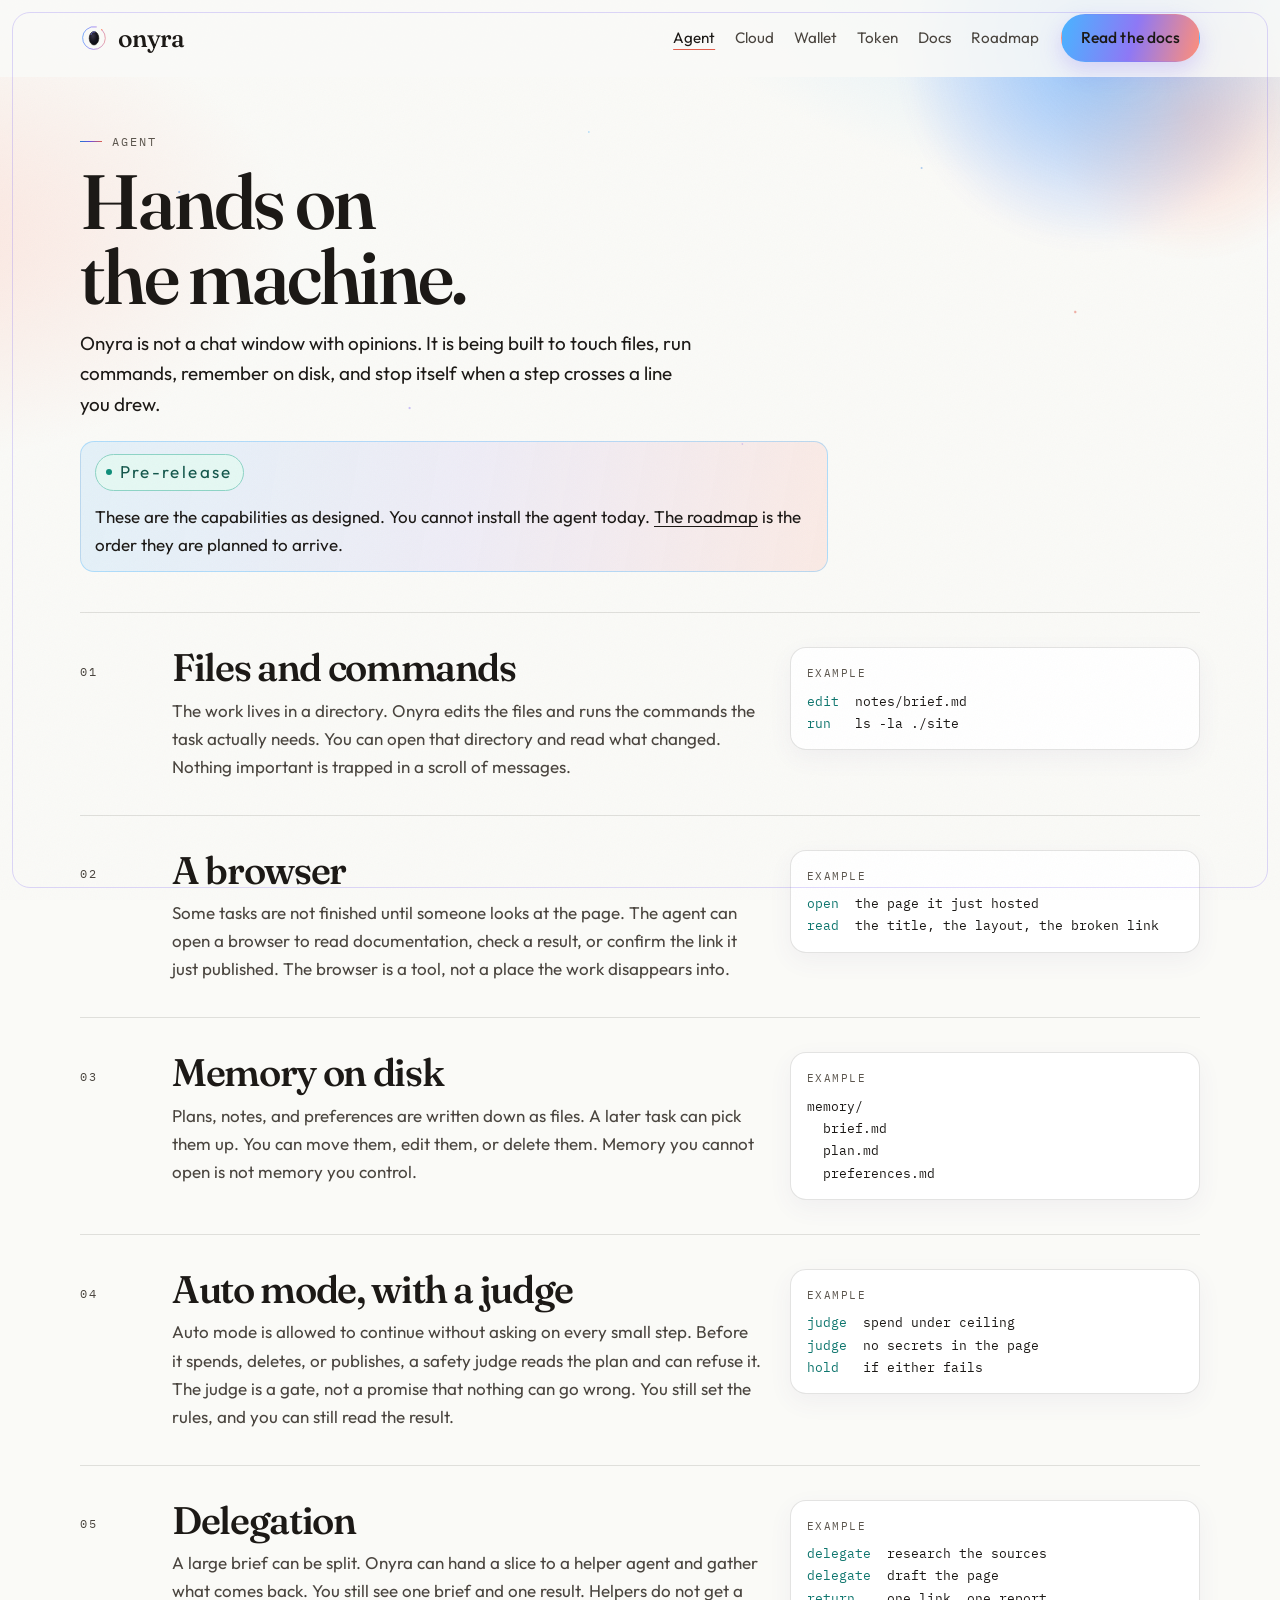
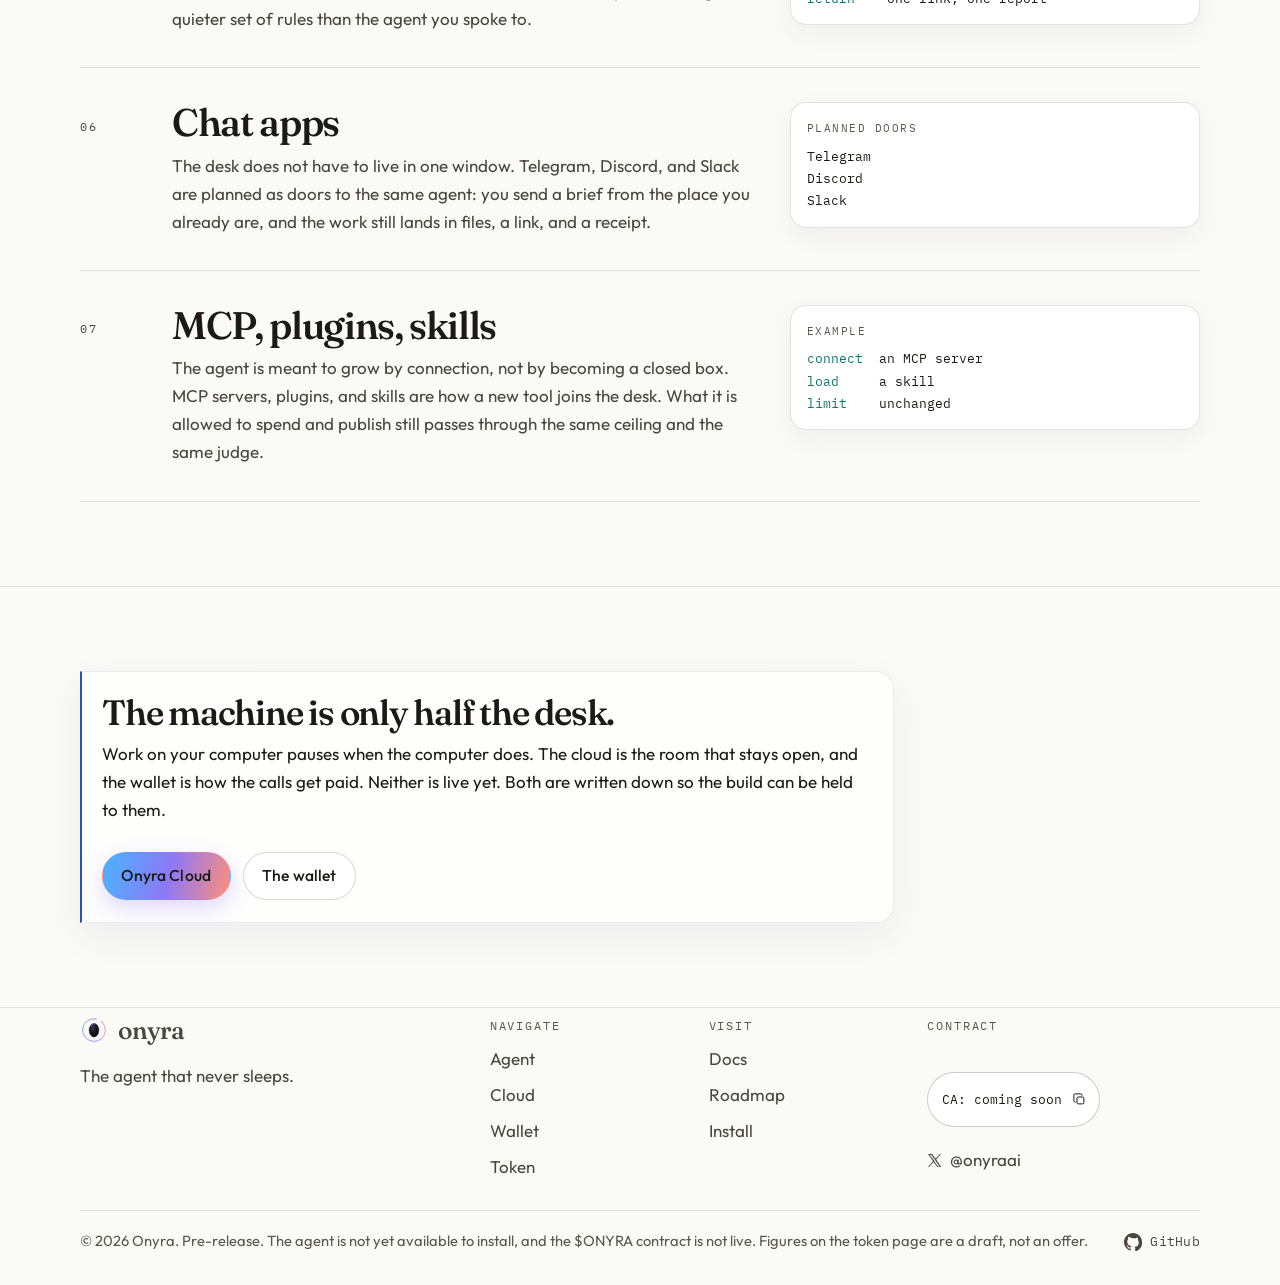
==== commit bcd65504: "Add GitHub link Co-authored-by: onyraagent-art <onyraagent-art@users.noreply.github.com>" ====
--- a/agent/index.html
+++ b/agent/index.html
@@ -192,7 +192,13 @@
         </a>
       </div>
     </div>
-    <p class="footer-legal">© <span data-year>2026</span> Onyra. Pre-release. The agent is not yet available to install, and the $ONYRA contract is not live. Figures on the token page are a draft, not an offer.</p>
+    <div class="footer-end">
+      <p class="footer-legal">© <span data-year>2026</span> Onyra. Pre-release. The agent is not yet available to install, and the $ONYRA contract is not live. Figures on the token page are a draft, not an offer.</p>
+      <a class="github-link" data-github-link href="https://github.com/onyraagent-art/onyra" target="_blank" rel="noopener">
+        <svg viewBox="0 0 16 16" aria-hidden="true"><path fill="currentColor" d="M8 0C3.58 0 0 3.58 0 8c0 3.54 2.29 6.53 5.47 7.59.4.07.55-.17.55-.38 0-.19-.01-.82-.01-1.49-2.01.37-2.53-.49-2.69-.94-.09-.23-.48-.94-.82-1.13-.28-.15-.68-.52-.01-.53.63-.01 1.08.58 1.23.82.72 1.21 1.87.87 2.33.66.07-.52.28-.87.51-1.07-1.78-.2-3.64-.89-3.64-3.95 0-.87.31-1.59.82-2.15-.08-.2-.36-1.02.08-2.12 0 0 .67-.21 2.2.82A7.7 7.7 0 0 1 8 4.67c.68 0 1.36.09 2 .27 1.53-1.03 2.2-.82 2.2-.82.44 1.1.16 1.92.08 2.12.51.56.82 1.28.82 2.15 0 3.07-1.87 3.75-3.65 3.95.29.25.54.73.54 1.48 0 1.07-.01 1.93-.01 2.2 0 .21.15.46.55.38A8.01 8.01 0 0 0 16 8c0-4.42-3.58-8-8-8Z"/></svg>
+        GitHub
+      </a>
+    </div>
   </footer>
   <div class="toast" data-toast role="status" aria-live="polite"></div>
   <script src="/js/config.js"></script>
--- a/css/styles.css
+++ b/css/styles.css
@@ -1201,14 +1201,38 @@
 .footer-aside { display: grid; gap: 12px; justify-items: start; }
 .x-link { display: inline-flex; align-items: center; gap: 8px; }
 .x-link svg { width: 15px; height: 15px; }
-.footer-legal {
+.footer-end {
   width: min(var(--wrap), calc(100% - 40px));
   margin: 28px auto 0;
   padding: 18px 0 32px;
   border-top: 1px solid var(--line);
+  display: flex;
+  flex-wrap: wrap;
+  align-items: flex-end;
+  justify-content: flex-end;
+  gap: 12px 28px;
+}
+.footer-legal {
+  flex: 1 1 16rem;
+  margin: 0;
   color: var(--faint);
   font-size: 0.92rem;
 }
+.github-link {
+  display: inline-flex;
+  align-items: center;
+  gap: 8px;
+  margin-left: auto;
+  flex: none;
+  color: var(--muted);
+  font-family: var(--mono);
+  font-size: 0.82rem;
+  letter-spacing: 0.02em;
+  white-space: nowrap;
+}
+.github-link svg { width: 18px; height: 18px; }
+.site-footer .github-link:hover { color: var(--silver); }
+.source-line { margin-top: 28px; }
 
 .toast {
   position: fixed;
@@ -1351,7 +1375,7 @@
     border-radius: 18px;
     z-index: 80;
   }
-  .wrap, .header-bar, .footer-legal { width: min(var(--wrap), calc(100% - 72px)); }
+  .wrap, .header-bar, .footer-end { width: min(var(--wrap), calc(100% - 72px)); }
 }
 
 @media (prefers-reduced-motion: reduce) {
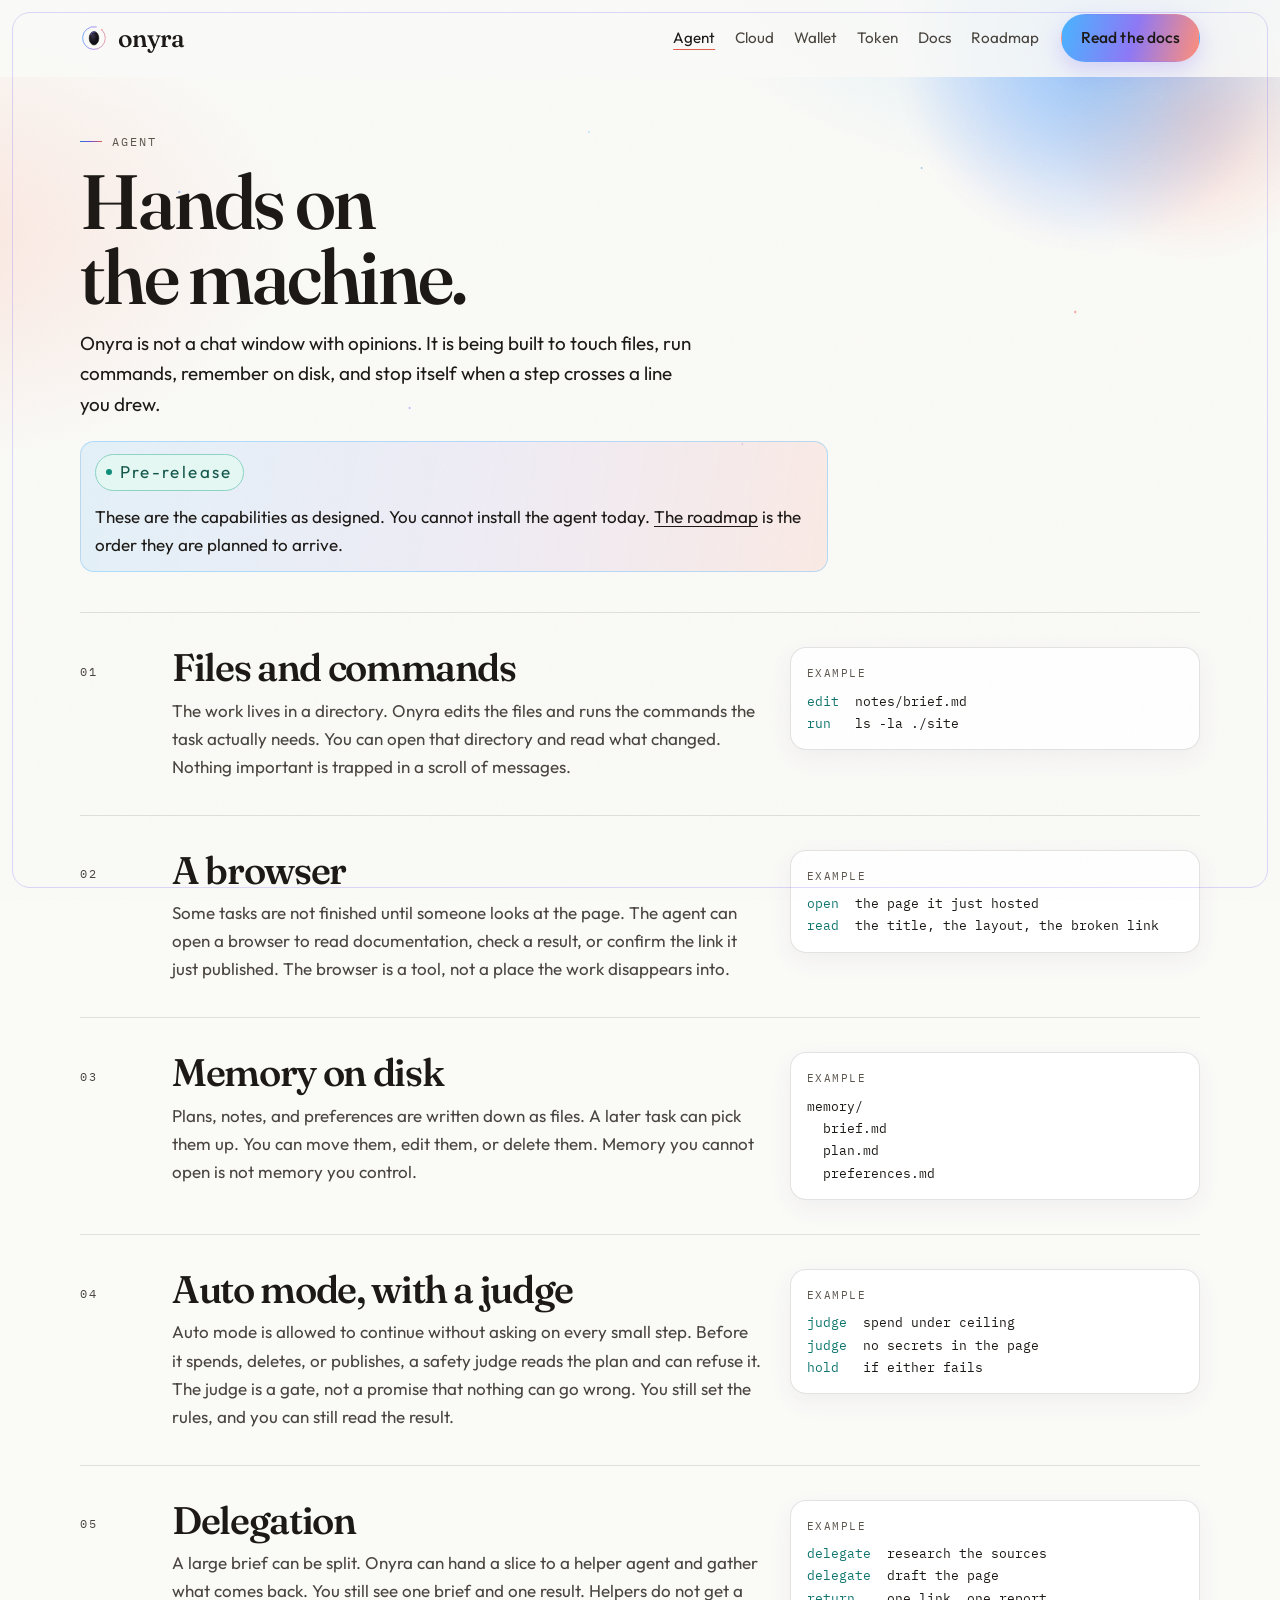
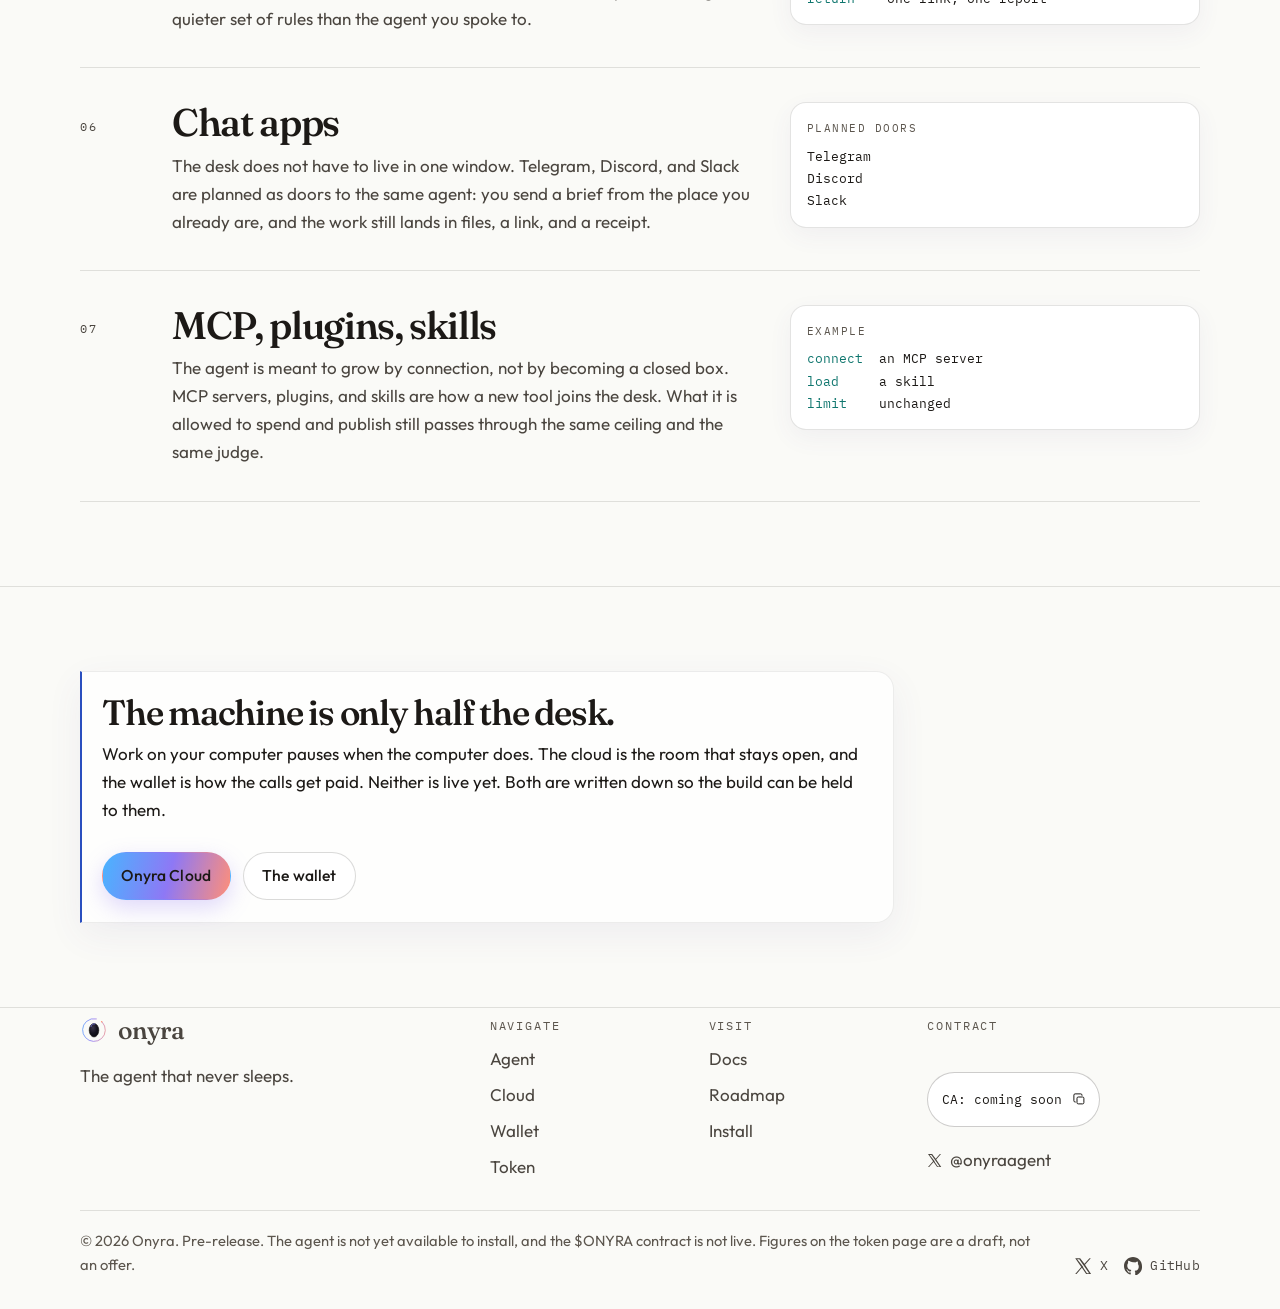
==== commit 3daac08c: "Add X link @onyraagent Co-authored-by: onyraagent-art <onyraagent-art@users.noreply.github.com>" ====
--- a/agent/index.html
+++ b/agent/index.html
@@ -19,7 +19,8 @@
   <meta property="og:image:alt" content="Onyra wordmark on onyx, with the line: the agent that never sleeps.">
   <meta property="og:locale" content="en_US">
   <meta name="twitter:card" content="summary_large_image">
-  <meta name="twitter:site" content="@onyraai">
+  <meta name="twitter:site" content="@onyraagent">
+  <meta name="twitter:creator" content="@onyraagent">
   <meta name="twitter:title" content="The agent — Onyra">
   <meta name="twitter:description" content="What Onyra is built to do: real files and commands, a browser, memory on disk, a safety judge, helpers, chat apps, and MCP.">
   <meta name="twitter:image" content="https://onyraai.com/assets/og.png">
@@ -186,18 +187,24 @@
           <span data-ca-label>CA: coming soon</span>
           <svg class="ca-icon" viewBox="0 0 24 24" fill="none" stroke="currentColor" stroke-width="1.6" aria-hidden="true"><rect x="8" y="8" width="11" height="11" rx="2"/><path d="M6 16H5a2 2 0 0 1-2-2V5a2 2 0 0 1 2-2h9a2 2 0 0 1 2 2v1"/></svg>
         </button>
-        <a class="x-link" data-x-link href="https://x.com/onyraai" target="_blank" rel="noopener noreferrer">
+        <a class="x-link" data-x-link href="https://x.com/onyraagent" target="_blank" rel="noopener noreferrer">
           <svg viewBox="0 0 24 24" aria-hidden="true"><path fill="currentColor" d="M14.7 10.3 22.4 1.5h-1.8l-6.7 7.6L8.2 1.5H1.6l8.1 11.8L1.6 22.5h1.8l7.1-8.1 5.7 8.1h6.6l-8.1-12.2Zm-2.5 2.8-.8-1.2L4.2 3h2.8l5.3 7.5.8 1.2 7 10h-2.8l-5.1-7.6Z"/></svg>
-          <span data-x-handle>@onyraai</span>
+          <span data-x-handle>@onyraagent</span>
         </a>
       </div>
     </div>
     <div class="footer-end">
       <p class="footer-legal">© <span data-year>2026</span> Onyra. Pre-release. The agent is not yet available to install, and the $ONYRA contract is not live. Figures on the token page are a draft, not an offer.</p>
+      <div class="footer-marks">
+        <a class="x-mark" data-x-link href="https://x.com/onyraagent" target="_blank" rel="noopener">
+          <svg viewBox="0 0 24 24" aria-hidden="true"><path fill="currentColor" d="M14.7 10.3 22.4 1.5h-1.8l-6.7 7.6L8.2 1.5H1.6l8.1 11.8L1.6 22.5h1.8l7.1-8.1 5.7 8.1h6.6l-8.1-12.2Zm-2.5 2.8-.8-1.2L4.2 3h2.8l5.3 7.5.8 1.2 7 10h-2.8l-5.1-7.6Z"/></svg>
+          X
+        </a>
       <a class="github-link" data-github-link href="https://github.com/onyraagent-art/onyra" target="_blank" rel="noopener">
         <svg viewBox="0 0 16 16" aria-hidden="true"><path fill="currentColor" d="M8 0C3.58 0 0 3.58 0 8c0 3.54 2.29 6.53 5.47 7.59.4.07.55-.17.55-.38 0-.19-.01-.82-.01-1.49-2.01.37-2.53-.49-2.69-.94-.09-.23-.48-.94-.82-1.13-.28-.15-.68-.52-.01-.53.63-.01 1.08.58 1.23.82.72 1.21 1.87.87 2.33.66.07-.52.28-.87.51-1.07-1.78-.2-3.64-.89-3.64-3.95 0-.87.31-1.59.82-2.15-.08-.2-.36-1.02.08-2.12 0 0 .67-.21 2.2.82A7.7 7.7 0 0 1 8 4.67c.68 0 1.36.09 2 .27 1.53-1.03 2.2-.82 2.2-.82.44 1.1.16 1.92.08 2.12.51.56.82 1.28.82 2.15 0 3.07-1.87 3.75-3.65 3.95.29.25.54.73.54 1.48 0 1.07-.01 1.93-.01 2.2 0 .21.15.46.55.38A8.01 8.01 0 0 0 16 8c0-4.42-3.58-8-8-8Z"/></svg>
         GitHub
       </a>
+      </div>
     </div>
   </footer>
   <div class="toast" data-toast role="status" aria-live="polite"></div>
--- a/css/styles.css
+++ b/css/styles.css
@@ -1218,20 +1218,25 @@
   color: var(--faint);
   font-size: 0.92rem;
 }
-.github-link {
+.footer-marks {
   display: inline-flex;
   align-items: center;
-  gap: 8px;
+  gap: 16px;
   margin-left: auto;
   flex: none;
+}
+.footer-marks a {
+  display: inline-flex;
+  align-items: center;
+  gap: 8px;
   color: var(--muted);
   font-family: var(--mono);
   font-size: 0.82rem;
   letter-spacing: 0.02em;
   white-space: nowrap;
 }
-.github-link svg { width: 18px; height: 18px; }
-.site-footer .github-link:hover { color: var(--silver); }
+.footer-marks svg { width: 18px; height: 18px; }
+.site-footer .footer-marks a:hover { color: var(--silver); }
 .source-line { margin-top: 28px; }
 
 .toast {
